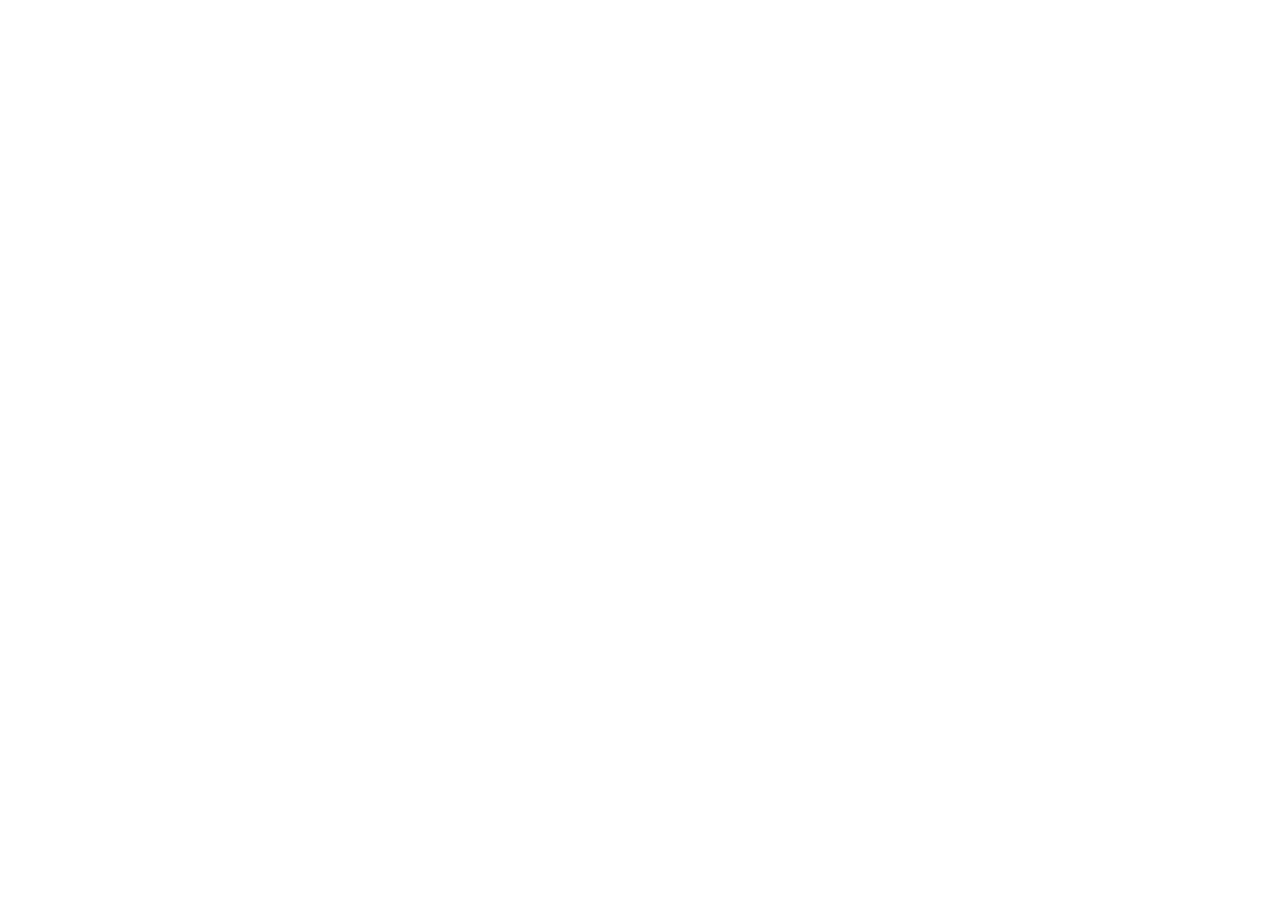
==== Checkpoint 2/index.html @ 9c1f3629 "update" ====
<!DOCTYPE html>
<html lang="pt-BR">
<head>
    <meta charset="UTF-8">
    <meta name="viewport" content="width=device-width, initial-scale=1.0">
    <title>Placar Interativo</title>
</head>
<body>
    
</body>
</html>
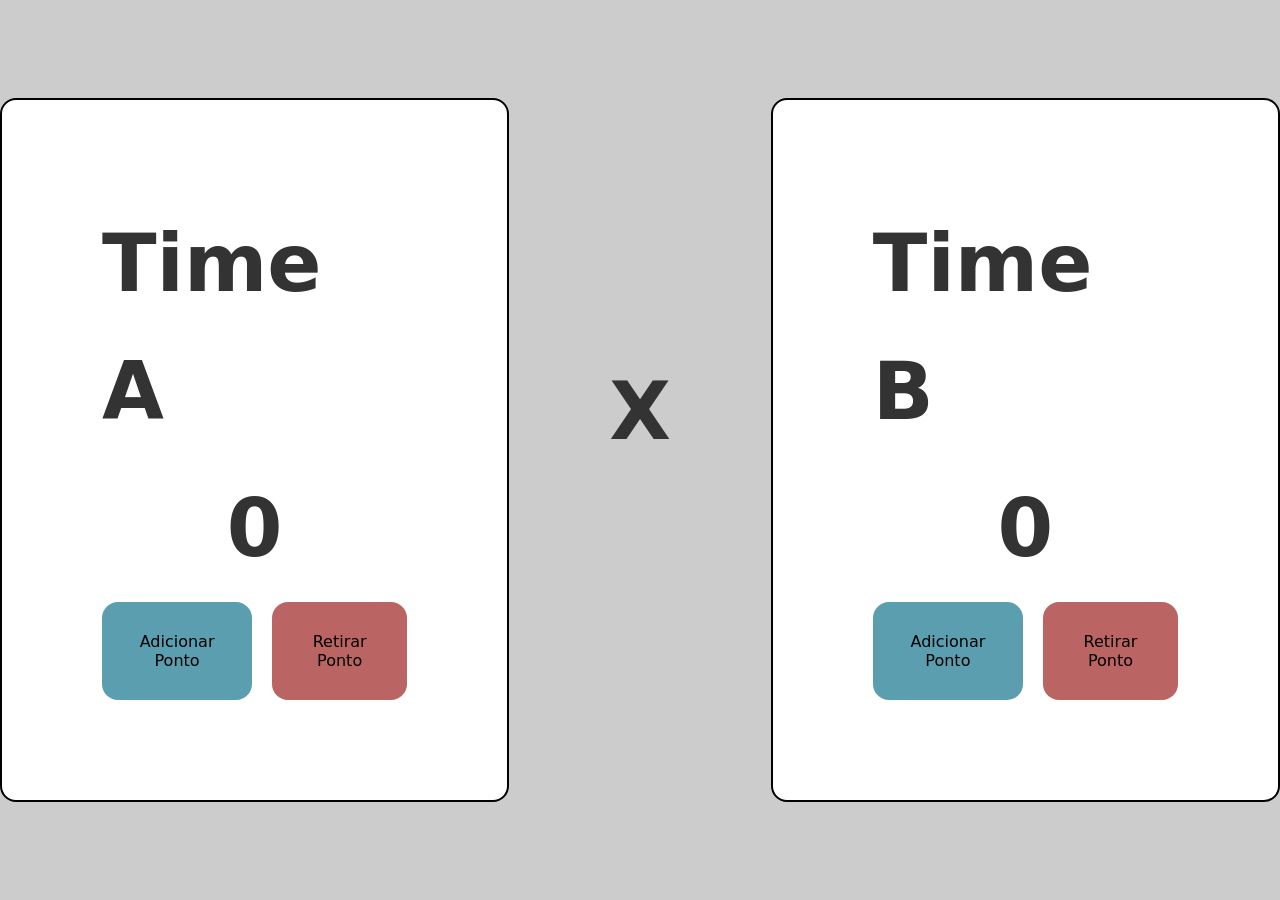
==== commit bb7f6164: "update" ====
--- a/Checkpoint 2/index.html
+++ b/Checkpoint 2/index.html
@@ -4,8 +4,34 @@
     <meta charset="UTF-8">
     <meta name="viewport" content="width=device-width, initial-scale=1.0">
     <title>Placar Interativo</title>
+    <link href="style.css" rel="stylesheet">
+    <script src="script.js" defer></script>
 </head>
 <body>
-    
+    <main>
+        <section class="section1">  
+            <h2>Time A</h2>
+            <p id="placar">0</p>
+            
+            <div>
+                <button class="soma" onclick="somarPonto()">Adicionar Ponto</button>
+                <button class="retira"  onclick="retirarPonto()">Retirar Ponto</button>
+            </div>
+
+        </section>
+
+        <h1>X</h1>
+
+        <section class="section1">  
+            <h2>Time B</h2>
+            <p id="placar2">0</p>
+
+            <div>               
+                <button class="soma" onclick="somarPonto2()">Adicionar Ponto</button>
+                <button class="retira"  onclick="retirarPonto2()">Retirar Ponto</button>
+            </div>
+
+        </section>
+    </main>
 </body>
 </html>
--- a/Checkpoint 2/style.css
+++ b/Checkpoint 2/style.css
@@ -0,0 +1,89 @@
+*, *::before, *::after {
+box-sizing: border-box;
+margin: 0;
+padding: 0;
+}
+
+body {
+    background-color: #cccccc;
+    display: flex;
+    justify-content: center;
+    align-items: center;
+    min-height: 100vh;
+    font-family: system-ui, sans-serif;
+    color: #333;
+    line-height: 1.6;
+}
+
+main {
+    display: flex;
+    gap: 100px;
+}
+
+input, button, textarea, select {
+    font-family: inherit;
+    font-size: 1rem;
+}
+
+.section1 {
+    background-color: white;
+    border: 2px solid black;
+    display: flex;
+    flex-direction: column;
+    justify-content: center;
+    align-items: center;
+    gap: 8px;
+    padding: 100px;
+    border-radius: 16px;    
+}
+
+p {
+    line-height: 30px;
+    font-family: inherit;
+    font-size: 5rem;
+    font-weight: bold;
+    margin-bottom: 50px;
+}
+
+div {
+    display: flex;
+    gap: 20px;
+}
+
+button {
+    padding: 30px;
+    border-radius: 16px;
+    color: rgb(0, 0, 0);    
+    border: none;
+    cursor: pointer;
+}
+
+.soma {
+    background-color: rgb(91, 158, 175);
+    
+}
+
+.soma:hover {
+    background-color: rgb(27, 84, 122);
+    color: white;
+}
+
+.retira {
+    background-color: rgb(187, 100, 100);    
+}
+
+.retira:hover {
+    background-color: rgb(77, 14, 14);
+    color: white;
+}
+
+h1 {
+    font-size: 5rem;
+    margin-top: 250px;
+}
+
+h2 {
+    margin-bottom: 50px;
+    font-size: 5rem;
+}
+
